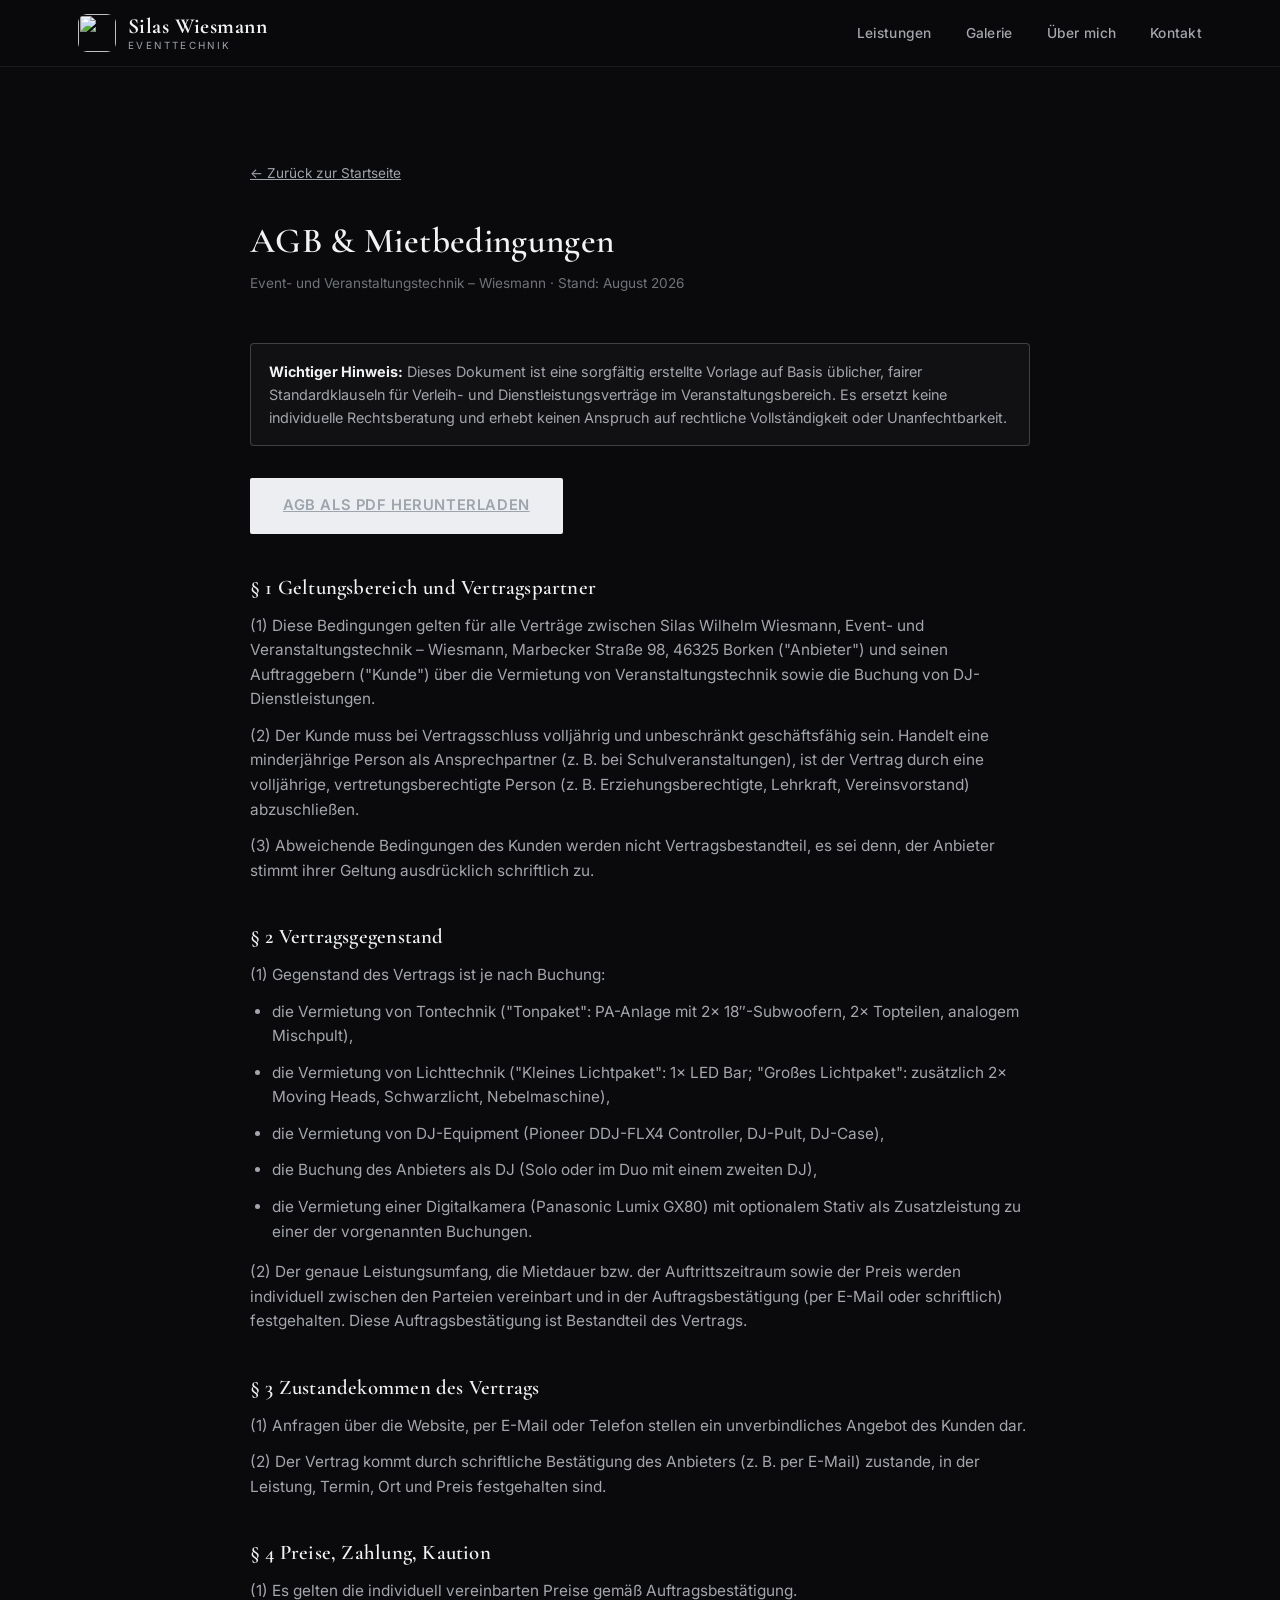
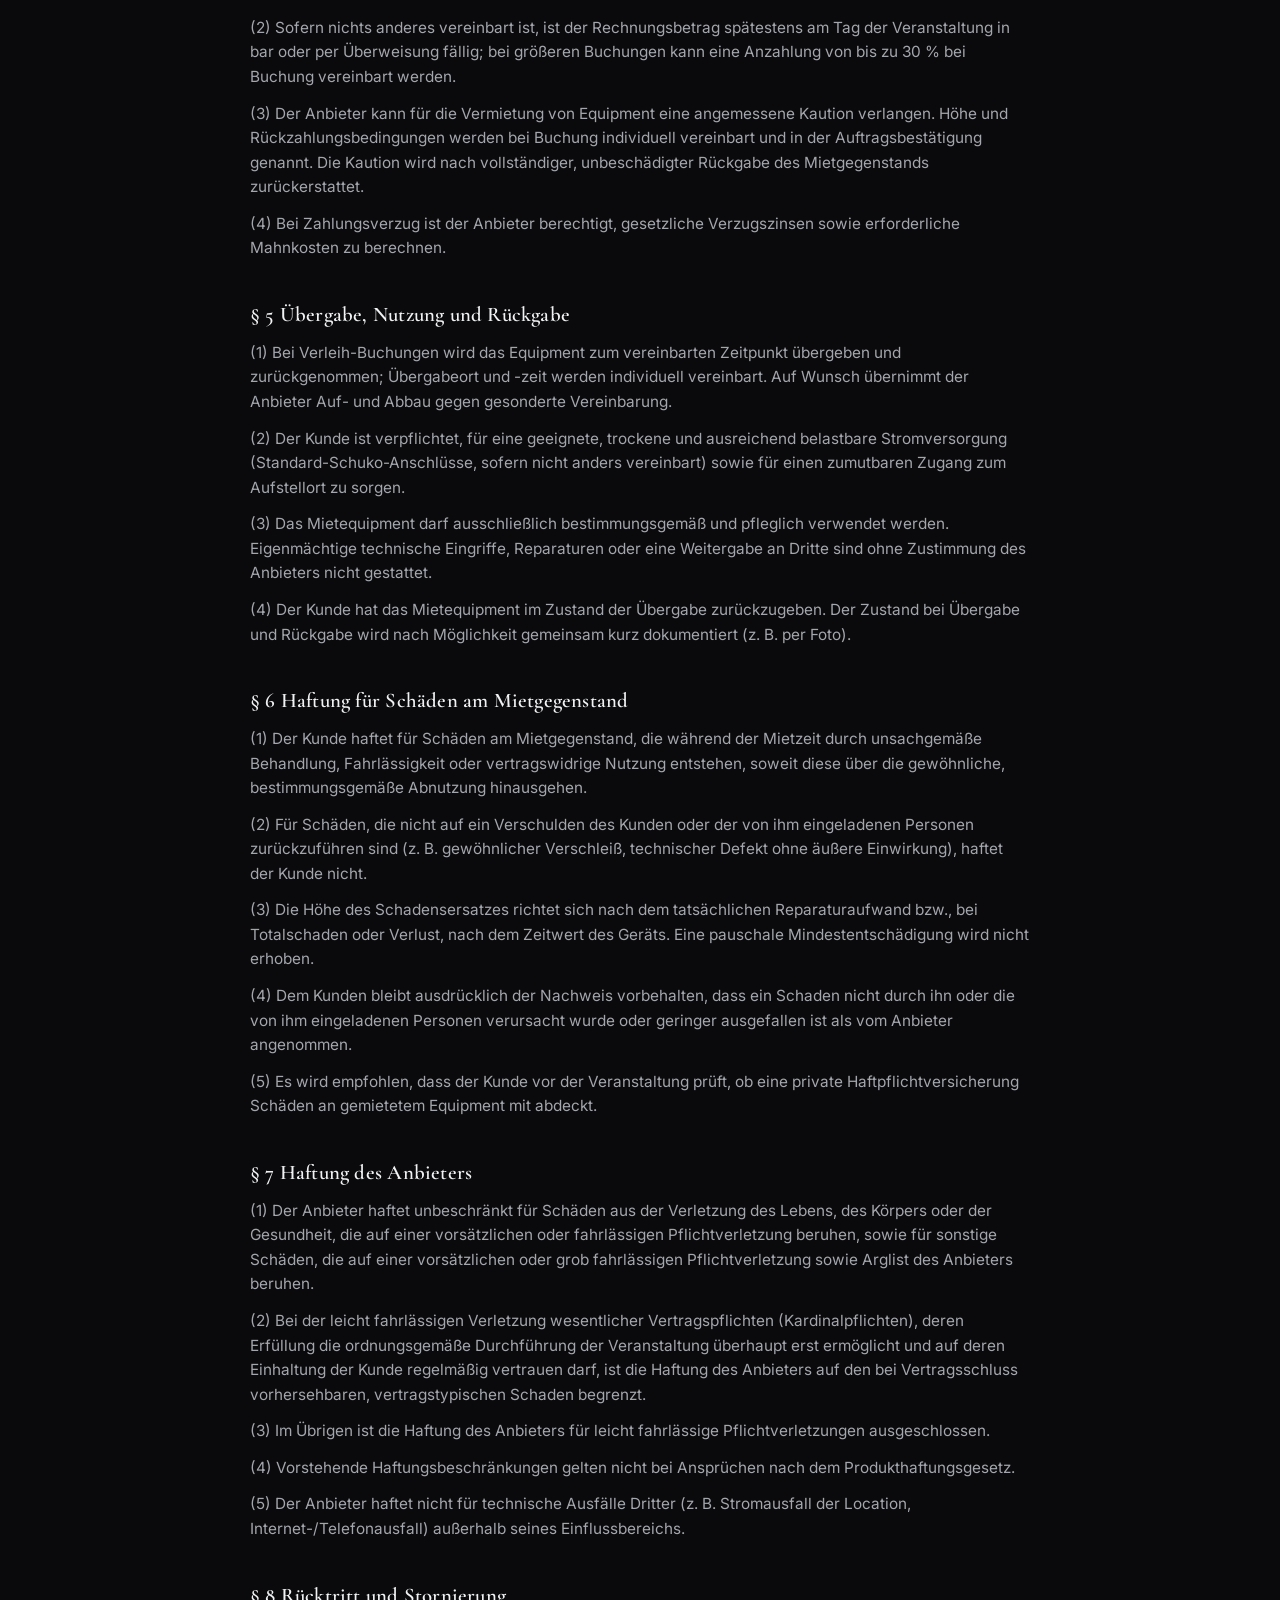
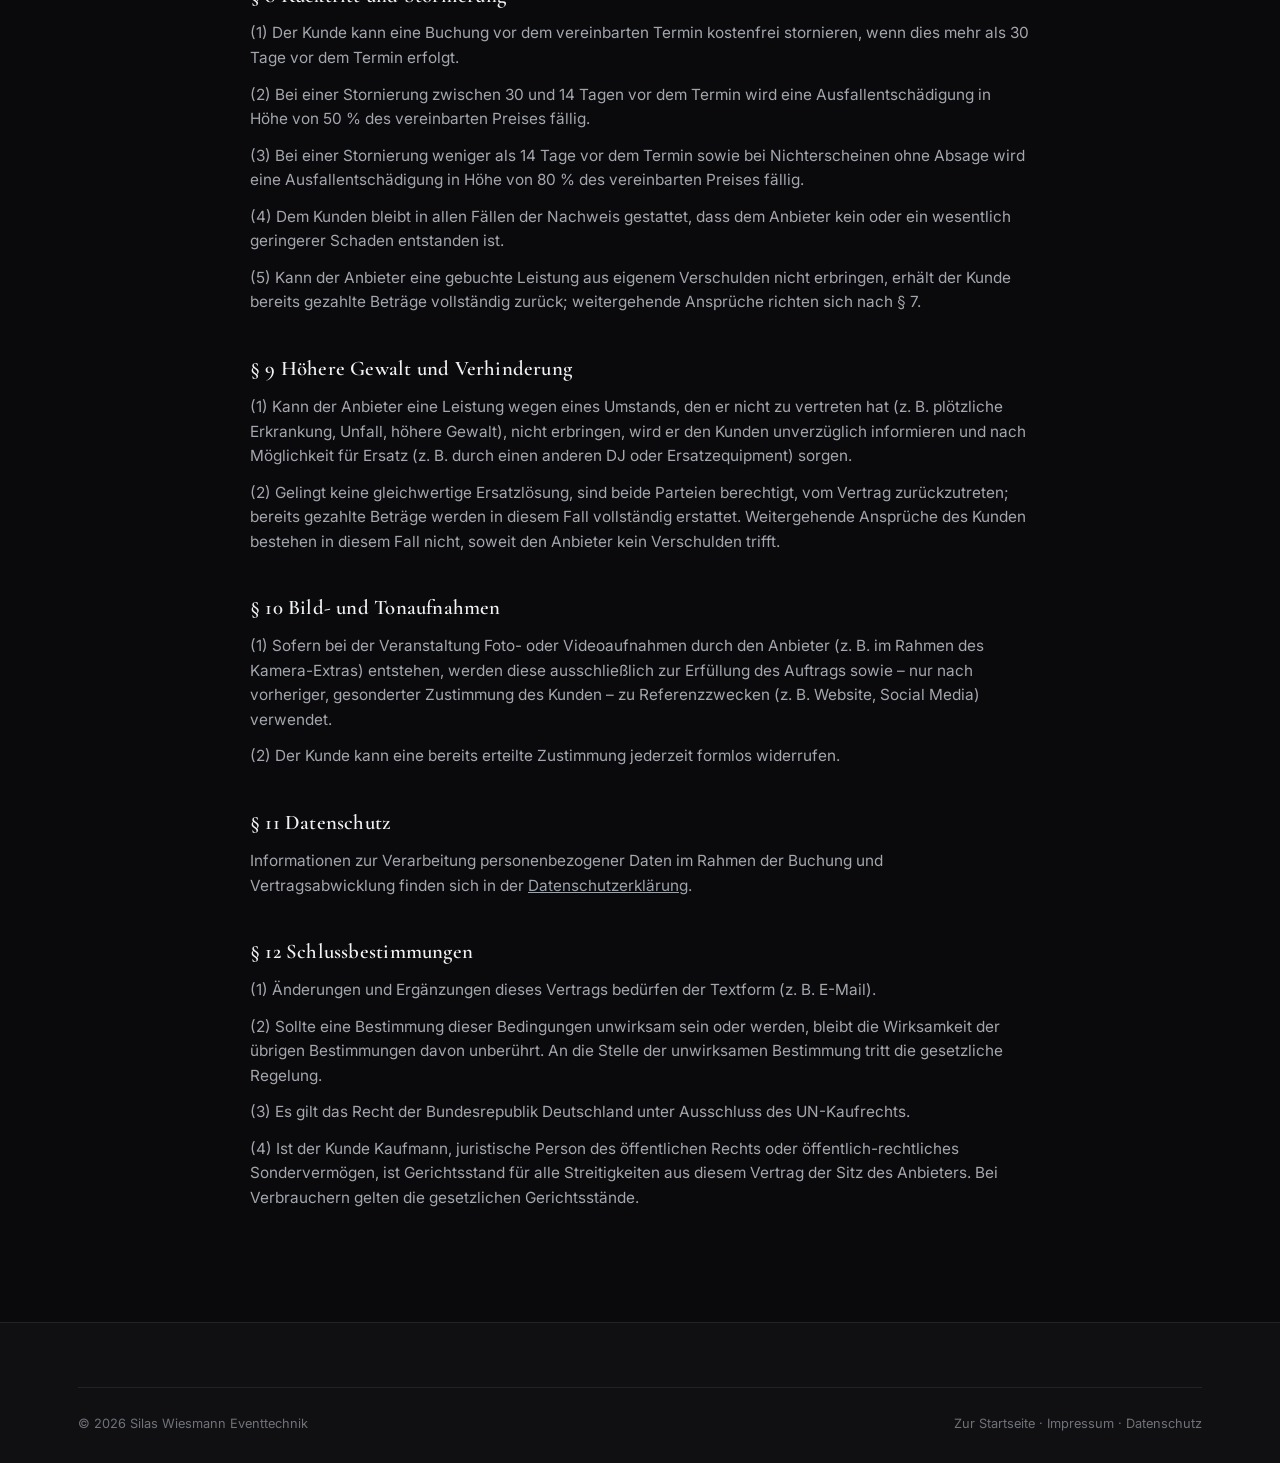
==== agb.html @ d6674012 "Finalize with real Kleingewerbe data, full equipment lineup (6 services), and AGB/Mietbedingungen" ====
<!DOCTYPE html>
<html lang="de">
<head>
<meta charset="UTF-8">
<meta name="viewport" content="width=device-width, initial-scale=1.0">
<title>AGB &amp; Mietbedingungen — Silas Wiesmann Eventtechnik</title>
<link rel="icon" type="image/svg+xml" href="assets/mark.svg">
<link rel="apple-touch-icon" href="assets/mark.svg">
<link rel="preconnect" href="https://fonts.googleapis.com">
<link rel="preconnect" href="https://fonts.gstatic.com" crossorigin>
<link href="https://fonts.googleapis.com/css2?family=Cormorant+Garamond:wght@500;600;700&family=Inter:wght@400;500;600;700&display=swap" rel="stylesheet">
<link rel="stylesheet" href="css/style.css">
</head>
<body>

<header class="nav is-scrolled">
  <div class="container">
    <a href="index.html" class="brand">
      <img src="assets/mark.svg" alt="" class="brand-mark" width="38" height="38">
      <span class="brand-text">
        <span class="brand-name">Silas Wiesmann</span>
        <span class="brand-tag">Eventtechnik</span>
      </span>
    </a>
    <nav class="nav-links">
      <a href="index.html#leistungen">Leistungen</a>
      <a href="index.html#galerie">Galerie</a>
      <a href="index.html#ueber-mich">Über mich</a>
      <a href="index.html#kontakt">Kontakt</a>
    </nav>
  </div>
</header>

<main class="container legal-page">
  <a href="index.html" class="back-link">&larr; Zurück zur Startseite</a>
  <h1>AGB &amp; Mietbedingungen</h1>
  <p class="updated">Event- und Veranstaltungstechnik – Wiesmann · Stand: August 2026</p>

  <p style="font-size:0.9rem;color:var(--text-muted);border:1px solid var(--accent-dim);background:rgba(255,255,255,0.03);padding:16px 18px;border-radius:4px;margin-bottom:32px;">
    <strong style="color:var(--text);">Wichtiger Hinweis:</strong> Dieses Dokument ist eine sorgfältig erstellte Vorlage auf Basis üblicher, fairer Standardklauseln für Verleih- und Dienstleistungsverträge im Veranstaltungsbereich. Es ersetzt keine individuelle Rechtsberatung und erhebt keinen Anspruch auf rechtliche Vollständigkeit oder Unanfechtbarkeit.
  </p>

  <div style="margin-bottom:40px;">
    <a href="dokumente/AGB-Mietbedingungen.pdf" class="btn btn-primary" download>AGB als PDF herunterladen</a>
  </div>

  <h2>§ 1 Geltungsbereich und Vertragspartner</h2>
  <p>(1) Diese Bedingungen gelten für alle Verträge zwischen Silas Wilhelm Wiesmann, Event- und Veranstaltungstechnik – Wiesmann, Marbecker Straße 98, 46325 Borken ("Anbieter") und seinen Auftraggebern ("Kunde") über die Vermietung von Veranstaltungstechnik sowie die Buchung von DJ-Dienstleistungen.</p>
  <p>(2) Der Kunde muss bei Vertragsschluss volljährig und unbeschränkt geschäftsfähig sein. Handelt eine minderjährige Person als Ansprechpartner (z. B. bei Schulveranstaltungen), ist der Vertrag durch eine volljährige, vertretungsberechtigte Person (z. B. Erziehungsberechtigte, Lehrkraft, Vereinsvorstand) abzuschließen.</p>
  <p>(3) Abweichende Bedingungen des Kunden werden nicht Vertragsbestandteil, es sei denn, der Anbieter stimmt ihrer Geltung ausdrücklich schriftlich zu.</p>

  <h2>§ 2 Vertragsgegenstand</h2>
  <p>(1) Gegenstand des Vertrags ist je nach Buchung:</p>
  <ul>
    <li>die Vermietung von Tontechnik ("Tonpaket": PA-Anlage mit 2× 18″-Subwoofern, 2× Topteilen, analogem Mischpult),</li>
    <li>die Vermietung von Lichttechnik ("Kleines Lichtpaket": 1× LED Bar; "Großes Lichtpaket": zusätzlich 2× Moving Heads, Schwarzlicht, Nebelmaschine),</li>
    <li>die Vermietung von DJ-Equipment (Pioneer DDJ-FLX4 Controller, DJ-Pult, DJ-Case),</li>
    <li>die Buchung des Anbieters als DJ (Solo oder im Duo mit einem zweiten DJ),</li>
    <li>die Vermietung einer Digitalkamera (Panasonic Lumix GX80) mit optionalem Stativ als Zusatzleistung zu einer der vorgenannten Buchungen.</li>
  </ul>
  <p>(2) Der genaue Leistungsumfang, die Mietdauer bzw. der Auftrittszeitraum sowie der Preis werden individuell zwischen den Parteien vereinbart und in der Auftragsbestätigung (per E-Mail oder schriftlich) festgehalten. Diese Auftragsbestätigung ist Bestandteil des Vertrags.</p>

  <h2>§ 3 Zustandekommen des Vertrags</h2>
  <p>(1) Anfragen über die Website, per E-Mail oder Telefon stellen ein unverbindliches Angebot des Kunden dar.</p>
  <p>(2) Der Vertrag kommt durch schriftliche Bestätigung des Anbieters (z. B. per E-Mail) zustande, in der Leistung, Termin, Ort und Preis festgehalten sind.</p>

  <h2>§ 4 Preise, Zahlung, Kaution</h2>
  <p>(1) Es gelten die individuell vereinbarten Preise gemäß Auftragsbestätigung.</p>
  <p>(2) Sofern nichts anderes vereinbart ist, ist der Rechnungsbetrag spätestens am Tag der Veranstaltung in bar oder per Überweisung fällig; bei größeren Buchungen kann eine Anzahlung von bis zu 30 % bei Buchung vereinbart werden.</p>
  <p>(3) Der Anbieter kann für die Vermietung von Equipment eine angemessene Kaution verlangen. Höhe und Rückzahlungsbedingungen werden bei Buchung individuell vereinbart und in der Auftragsbestätigung genannt. Die Kaution wird nach vollständiger, unbeschädigter Rückgabe des Mietgegenstands zurückerstattet.</p>
  <p>(4) Bei Zahlungsverzug ist der Anbieter berechtigt, gesetzliche Verzugszinsen sowie erforderliche Mahnkosten zu berechnen.</p>

  <h2>§ 5 Übergabe, Nutzung und Rückgabe</h2>
  <p>(1) Bei Verleih-Buchungen wird das Equipment zum vereinbarten Zeitpunkt übergeben und zurückgenommen; Übergabeort und -zeit werden individuell vereinbart. Auf Wunsch übernimmt der Anbieter Auf- und Abbau gegen gesonderte Vereinbarung.</p>
  <p>(2) Der Kunde ist verpflichtet, für eine geeignete, trockene und ausreichend belastbare Stromversorgung (Standard-Schuko-Anschlüsse, sofern nicht anders vereinbart) sowie für einen zumutbaren Zugang zum Aufstellort zu sorgen.</p>
  <p>(3) Das Mietequipment darf ausschließlich bestimmungsgemäß und pfleglich verwendet werden. Eigenmächtige technische Eingriffe, Reparaturen oder eine Weitergabe an Dritte sind ohne Zustimmung des Anbieters nicht gestattet.</p>
  <p>(4) Der Kunde hat das Mietequipment im Zustand der Übergabe zurückzugeben. Der Zustand bei Übergabe und Rückgabe wird nach Möglichkeit gemeinsam kurz dokumentiert (z. B. per Foto).</p>

  <h2>§ 6 Haftung für Schäden am Mietgegenstand</h2>
  <p>(1) Der Kunde haftet für Schäden am Mietgegenstand, die während der Mietzeit durch unsachgemäße Behandlung, Fahrlässigkeit oder vertragswidrige Nutzung entstehen, soweit diese über die gewöhnliche, bestimmungsgemäße Abnutzung hinausgehen.</p>
  <p>(2) Für Schäden, die nicht auf ein Verschulden des Kunden oder der von ihm eingeladenen Personen zurückzuführen sind (z. B. gewöhnlicher Verschleiß, technischer Defekt ohne äußere Einwirkung), haftet der Kunde nicht.</p>
  <p>(3) Die Höhe des Schadensersatzes richtet sich nach dem tatsächlichen Reparaturaufwand bzw., bei Totalschaden oder Verlust, nach dem Zeitwert des Geräts. Eine pauschale Mindestentschädigung wird nicht erhoben.</p>
  <p>(4) Dem Kunden bleibt ausdrücklich der Nachweis vorbehalten, dass ein Schaden nicht durch ihn oder die von ihm eingeladenen Personen verursacht wurde oder geringer ausgefallen ist als vom Anbieter angenommen.</p>
  <p>(5) Es wird empfohlen, dass der Kunde vor der Veranstaltung prüft, ob eine private Haftpflichtversicherung Schäden an gemietetem Equipment mit abdeckt.</p>

  <h2>§ 7 Haftung des Anbieters</h2>
  <p>(1) Der Anbieter haftet unbeschränkt für Schäden aus der Verletzung des Lebens, des Körpers oder der Gesundheit, die auf einer vorsätzlichen oder fahrlässigen Pflichtverletzung beruhen, sowie für sonstige Schäden, die auf einer vorsätzlichen oder grob fahrlässigen Pflichtverletzung sowie Arglist des Anbieters beruhen.</p>
  <p>(2) Bei der leicht fahrlässigen Verletzung wesentlicher Vertragspflichten (Kardinalpflichten), deren Erfüllung die ordnungsgemäße Durchführung der Veranstaltung überhaupt erst ermöglicht und auf deren Einhaltung der Kunde regelmäßig vertrauen darf, ist die Haftung des Anbieters auf den bei Vertragsschluss vorhersehbaren, vertragstypischen Schaden begrenzt.</p>
  <p>(3) Im Übrigen ist die Haftung des Anbieters für leicht fahrlässige Pflichtverletzungen ausgeschlossen.</p>
  <p>(4) Vorstehende Haftungsbeschränkungen gelten nicht bei Ansprüchen nach dem Produkthaftungsgesetz.</p>
  <p>(5) Der Anbieter haftet nicht für technische Ausfälle Dritter (z. B. Stromausfall der Location, Internet-/Telefonausfall) außerhalb seines Einflussbereichs.</p>

  <h2>§ 8 Rücktritt und Stornierung</h2>
  <p>(1) Der Kunde kann eine Buchung vor dem vereinbarten Termin kostenfrei stornieren, wenn dies mehr als 30 Tage vor dem Termin erfolgt.</p>
  <p>(2) Bei einer Stornierung zwischen 30 und 14 Tagen vor dem Termin wird eine Ausfallentschädigung in Höhe von 50 % des vereinbarten Preises fällig.</p>
  <p>(3) Bei einer Stornierung weniger als 14 Tage vor dem Termin sowie bei Nichterscheinen ohne Absage wird eine Ausfallentschädigung in Höhe von 80 % des vereinbarten Preises fällig.</p>
  <p>(4) Dem Kunden bleibt in allen Fällen der Nachweis gestattet, dass dem Anbieter kein oder ein wesentlich geringerer Schaden entstanden ist.</p>
  <p>(5) Kann der Anbieter eine gebuchte Leistung aus eigenem Verschulden nicht erbringen, erhält der Kunde bereits gezahlte Beträge vollständig zurück; weitergehende Ansprüche richten sich nach § 7.</p>

  <h2>§ 9 Höhere Gewalt und Verhinderung</h2>
  <p>(1) Kann der Anbieter eine Leistung wegen eines Umstands, den er nicht zu vertreten hat (z. B. plötzliche Erkrankung, Unfall, höhere Gewalt), nicht erbringen, wird er den Kunden unverzüglich informieren und nach Möglichkeit für Ersatz (z. B. durch einen anderen DJ oder Ersatzequipment) sorgen.</p>
  <p>(2) Gelingt keine gleichwertige Ersatzlösung, sind beide Parteien berechtigt, vom Vertrag zurückzutreten; bereits gezahlte Beträge werden in diesem Fall vollständig erstattet. Weitergehende Ansprüche des Kunden bestehen in diesem Fall nicht, soweit den Anbieter kein Verschulden trifft.</p>

  <h2>§ 10 Bild- und Tonaufnahmen</h2>
  <p>(1) Sofern bei der Veranstaltung Foto- oder Videoaufnahmen durch den Anbieter (z. B. im Rahmen des Kamera-Extras) entstehen, werden diese ausschließlich zur Erfüllung des Auftrags sowie – nur nach vorheriger, gesonderter Zustimmung des Kunden – zu Referenzzwecken (z. B. Website, Social Media) verwendet.</p>
  <p>(2) Der Kunde kann eine bereits erteilte Zustimmung jederzeit formlos widerrufen.</p>

  <h2>§ 11 Datenschutz</h2>
  <p>Informationen zur Verarbeitung personenbezogener Daten im Rahmen der Buchung und Vertragsabwicklung finden sich in der <a href="datenschutz.html">Datenschutzerklärung</a>.</p>

  <h2>§ 12 Schlussbestimmungen</h2>
  <p>(1) Änderungen und Ergänzungen dieses Vertrags bedürfen der Textform (z. B. E-Mail).</p>
  <p>(2) Sollte eine Bestimmung dieser Bedingungen unwirksam sein oder werden, bleibt die Wirksamkeit der übrigen Bestimmungen davon unberührt. An die Stelle der unwirksamen Bestimmung tritt die gesetzliche Regelung.</p>
  <p>(3) Es gilt das Recht der Bundesrepublik Deutschland unter Ausschluss des UN-Kaufrechts.</p>
  <p>(4) Ist der Kunde Kaufmann, juristische Person des öffentlichen Rechts oder öffentlich-rechtliches Sondervermögen, ist Gerichtsstand für alle Streitigkeiten aus diesem Vertrag der Sitz des Anbieters. Bei Verbrauchern gelten die gesetzlichen Gerichtsstände.</p>
</main>

<footer class="site-footer">
  <div class="container">
    <div class="footer-bottom">
      <span>© <span id="year"></span> Silas Wiesmann Eventtechnik</span>
      <span><a href="index.html">Zur Startseite</a> · <a href="impressum.html">Impressum</a> · <a href="datenschutz.html">Datenschutz</a></span>
    </div>
  </div>
</footer>

<script>document.getElementById('year').textContent = new Date().getFullYear();</script>
</body>
</html>
---- css/style.css ----
/* ==========================================================================
   Silas Wiesmann Eventtechnik — Design Tokens & Base
   ========================================================================== */

:root {
  --bg: #0a0a0c;
  --bg-alt: #101013;
  --surface: #17171b;
  --surface-2: #1d1d22;
  --border: rgba(255, 255, 255, 0.08);
  --border-strong: rgba(255, 255, 255, 0.14);

  --text: #f1f2f4;
  --text-muted: #a3a6ac;
  --text-faint: #6f7278;

  --accent: #9ea4ac;
  --accent-light: #eceef1;
  --accent-dim: rgba(158, 164, 172, 0.32);

  --font-display: "Cormorant Garamond", "Playfair Display", Georgia, serif;
  --font-body: "Inter", -apple-system, BlinkMacSystemFont, "Segoe UI", sans-serif;

  --container: 1180px;
  --radius: 2px;
  --radius-lg: 4px;

  --ease: cubic-bezier(0.22, 1, 0.36, 1);
}

* {
  box-sizing: border-box;
  margin: 0;
  padding: 0;
}

html {
  scroll-behavior: smooth;
  scroll-padding-top: 90px;
}

body {
  background: var(--bg);
  color: var(--text);
  font-family: var(--font-body);
  font-size: 16px;
  line-height: 1.6;
  -webkit-font-smoothing: antialiased;
  overflow-x: hidden;
}

img {
  max-width: 100%;
  display: block;
}

a {
  color: inherit;
  text-decoration: none;
}

ul {
  list-style: none;
}

button {
  font-family: inherit;
  cursor: pointer;
}

.container {
  width: 100%;
  max-width: var(--container);
  margin: 0 auto;
  padding: 0 28px;
}

.eyebrow {
  display: inline-flex;
  align-items: center;
  gap: 10px;
  font-size: 12.5px;
  letter-spacing: 0.22em;
  text-transform: uppercase;
  color: var(--accent);
  font-weight: 600;
  margin-bottom: 18px;
}

.eyebrow::before {
  content: "";
  width: 28px;
  height: 1px;
  background: var(--accent);
}

h1, h2, h3, h4 {
  font-family: var(--font-display);
  font-weight: 600;
  line-height: 1.15;
  letter-spacing: 0.01em;
}

h2 {
  font-size: clamp(2rem, 4vw, 2.75rem);
  margin-bottom: 16px;
}

.section-head {
  max-width: 640px;
  margin-bottom: 56px;
}

.section-head.center {
  margin-left: auto;
  margin-right: auto;
  text-align: center;
}

.section-head p {
  color: var(--text-muted);
  font-size: 1.05rem;
}

section {
  position: relative;
  padding: 110px 0;
}

.section-alt {
  background: var(--bg-alt);
}

/* ---- Equalizer motif ---- */
.eq-divider {
  display: flex;
  align-items: flex-end;
  justify-content: center;
  gap: 4px;
  height: 22px;
  margin: 0 auto 28px;
  opacity: 0.85;
}

.eq-divider span {
  width: 3px;
  background: var(--accent);
  border-radius: 1px;
  animation: eq-bounce 1.4s ease-in-out infinite;
}

.eq-divider span:nth-child(1) { height: 40%; animation-delay: -1.1s; }
.eq-divider span:nth-child(2) { height: 80%; animation-delay: -0.9s; }
.eq-divider span:nth-child(3) { height: 55%; animation-delay: -0.7s; }
.eq-divider span:nth-child(4) { height: 100%; animation-delay: -0.5s; }
.eq-divider span:nth-child(5) { height: 65%; animation-delay: -0.3s; }
.eq-divider span:nth-child(6) { height: 45%; animation-delay: -0.1s; }
.eq-divider span:nth-child(7) { height: 75%; animation-delay: -0.2s; }

@keyframes eq-bounce {
  0%, 100% { transform: scaleY(0.3); }
  50% { transform: scaleY(1); }
}

@media (prefers-reduced-motion: reduce) {
  .eq-divider span { animation: none; transform: scaleY(0.7); }
}

/* ---- Buttons ---- */
.btn {
  display: inline-flex;
  align-items: center;
  justify-content: center;
  gap: 10px;
  padding: 15px 32px;
  font-size: 0.92rem;
  font-weight: 600;
  letter-spacing: 0.04em;
  text-transform: uppercase;
  border-radius: var(--radius);
  border: 1px solid transparent;
  transition: all 0.35s var(--ease);
  white-space: nowrap;
}

.btn-primary {
  background: var(--accent-light);
  color: #14161a;
}

.btn-primary:hover {
  background: var(--text);
  transform: translateY(-2px);
  box-shadow: 0 12px 30px -14px rgba(0, 0, 0, 0.6);
}

.btn-ghost {
  border-color: var(--border-strong);
  color: var(--text);
  background: transparent;
}

.btn-ghost:hover {
  border-color: var(--accent);
  color: var(--accent-light);
}

.btn-block {
  width: 100%;
}

/* ==========================================================================
   Navigation
   ========================================================================== */

.nav {
  position: fixed;
  top: 0;
  left: 0;
  right: 0;
  z-index: 500;
  padding: 22px 0;
  transition: all 0.4s var(--ease);
  border-bottom: 1px solid transparent;
}

.nav.is-scrolled {
  padding: 14px 0;
  background: rgba(10, 10, 12, 0.86);
  backdrop-filter: blur(14px);
  -webkit-backdrop-filter: blur(14px);
  border-bottom-color: var(--border);
}

.nav .container {
  display: flex;
  align-items: center;
  justify-content: space-between;
  gap: 24px;
}

.brand {
  display: flex;
  flex-direction: row;
  align-items: center;
  gap: 12px;
  line-height: 1.1;
}

.brand-mark {
  width: 38px;
  height: 38px;
  border-radius: 9px;
  flex-shrink: 0;
}

.brand-text {
  display: flex;
  flex-direction: column;
}

.brand .brand-name {
  font-family: var(--font-display);
  font-size: 1.35rem;
  font-weight: 700;
  letter-spacing: 0.02em;
}

.brand .brand-tag {
  font-size: 0.62rem;
  letter-spacing: 0.24em;
  text-transform: uppercase;
  color: var(--accent);
  margin-top: 2px;
}

.nav-links {
  display: flex;
  align-items: center;
  gap: 34px;
}

.nav-links a {
  font-size: 0.86rem;
  font-weight: 500;
  letter-spacing: 0.02em;
  color: var(--text-muted);
  position: relative;
  padding: 4px 0;
  transition: color 0.25s var(--ease);
}

.nav-links a:hover,
.nav-links a:focus-visible {
  color: var(--text);
}

.nav-links a::after {
  content: "";
  position: absolute;
  left: 0;
  bottom: -2px;
  width: 0;
  height: 1px;
  background: var(--accent);
  transition: width 0.3s var(--ease);
}

.nav-links a:hover::after {
  width: 100%;
}

.nav-actions {
  display: flex;
  align-items: center;
  gap: 18px;
}

.nav-cta {
  padding: 11px 22px;
  font-size: 0.78rem;
}

.nav-toggle {
  display: none;
  background: none;
  border: 1px solid var(--border-strong);
  width: 42px;
  height: 42px;
  align-items: center;
  justify-content: center;
  color: var(--text);
}

/* ==========================================================================
   Hero
   ========================================================================== */

.hero {
  position: relative;
  min-height: 100vh;
  display: flex;
  align-items: center;
  padding: 160px 0 100px;
  overflow: hidden;
}

.hero-bg {
  position: absolute;
  inset: 0;
  z-index: 0;
}

.hero-bg img {
  width: 100%;
  height: 100%;
  object-fit: cover;
  filter: saturate(1.05);
}

.hero-bg::after {
  content: "";
  position: absolute;
  inset: 0;
  background:
    linear-gradient(180deg, rgba(8,8,10,0.55) 0%, rgba(8,8,10,0.78) 55%, var(--bg) 100%),
    linear-gradient(90deg, rgba(8,8,10,0.75) 0%, rgba(8,8,10,0.25) 55%, rgba(8,8,10,0.55) 100%);
}

.hero-content {
  position: relative;
  z-index: 1;
  max-width: 700px;
}

.hero-content .eyebrow {
  color: var(--accent-light);
}

.hero h1 {
  font-size: clamp(2.6rem, 6vw, 4.4rem);
  margin-bottom: 22px;
}

.hero h1 em {
  font-style: italic;
  color: var(--accent-light);
}

.hero-lede {
  font-size: 1.15rem;
  color: var(--text-muted);
  max-width: 540px;
  margin-bottom: 40px;
}

.hero-ctas {
  display: flex;
  gap: 16px;
  flex-wrap: wrap;
  margin-bottom: 64px;
}

.hero-stats {
  display: flex;
  gap: 44px;
  flex-wrap: wrap;
}

.hero-stats div {
  border-left: 1px solid var(--border-strong);
  padding-left: 16px;
}

.hero-stats strong {
  display: block;
  font-family: var(--font-display);
  font-size: 1.9rem;
  color: var(--accent-light);
}

.hero-stats span {
  font-size: 0.78rem;
  color: var(--text-muted);
  letter-spacing: 0.03em;
}

.hero-eq {
  position: absolute;
  bottom: 28px;
  left: 0;
  right: 0;
  z-index: 1;
  display: flex;
  justify-content: center;
  gap: 5px;
  opacity: 0.5;
}

.hero-eq span {
  width: 3px;
  height: 16px;
  background: var(--accent);
  animation: eq-bounce 1.2s ease-in-out infinite;
}

.hero-eq span:nth-child(odd) { animation-delay: -0.6s; }
.hero-eq span:nth-child(3n) { animation-delay: -0.3s; height: 24px; }

/* ==========================================================================
   Services
   ========================================================================== */

.services-grid {
  display: grid;
  grid-template-columns: repeat(3, 1fr);
  gap: 22px;
}

.service-card {
  position: relative;
  background: var(--surface);
  border: 1px solid var(--border);
  border-radius: var(--radius-lg);
  overflow: hidden;
  display: flex;
  flex-direction: column;
  transition: transform 0.4s var(--ease), border-color 0.4s var(--ease);
}

.service-card:hover {
  transform: translateY(-6px);
  border-color: var(--accent-dim);
}

.service-card .thumb {
  position: relative;
  aspect-ratio: 4 / 3;
  overflow: hidden;
}

.service-card .thumb img {
  width: 100%;
  height: 100%;
  object-fit: cover;
  transition: transform 0.6s var(--ease);
}

.service-card:hover .thumb img {
  transform: scale(1.08);
}

.service-card .thumb::after {
  content: "";
  position: absolute;
  inset: 0;
  background: linear-gradient(180deg, transparent 40%, rgba(10,10,12,0.9) 100%);
}

.service-card .num {
  position: absolute;
  top: 14px;
  left: 14px;
  z-index: 1;
  font-family: var(--font-display);
  font-size: 0.85rem;
  color: var(--accent-light);
  border: 1px solid var(--accent-dim);
  background: rgba(10,10,12,0.55);
  width: 30px;
  height: 30px;
  display: flex;
  align-items: center;
  justify-content: center;
  border-radius: 50%;
}

.service-card .body {
  padding: 24px 22px 28px;
  flex: 1;
  display: flex;
  flex-direction: column;
}

.service-card h3 {
  font-size: 1.3rem;
  margin-bottom: 10px;
}

.service-card p {
  color: var(--text-muted);
  font-size: 0.92rem;
  margin-bottom: 18px;
  flex: 1;
}

.service-card .link {
  font-size: 0.8rem;
  font-weight: 600;
  letter-spacing: 0.04em;
  text-transform: uppercase;
  color: var(--accent);
  display: inline-flex;
  align-items: center;
  gap: 8px;
}

.service-card .link svg {
  transition: transform 0.3s var(--ease);
}

.service-card:hover .link svg {
  transform: translateX(4px);
}

/* ---- Service detail (alternating rows) ---- */

.detail-row {
  display: grid;
  grid-template-columns: 1fr 1fr;
  gap: 64px;
  align-items: center;
}

.detail-row + .detail-row {
  margin-top: 100px;
}

.detail-row.reverse .detail-media { order: 2; }
.detail-row.reverse .detail-copy { order: 1; }

.detail-media {
  position: relative;
  border-radius: var(--radius-lg);
  overflow: hidden;
  aspect-ratio: 5 / 4;
  border: 1px solid var(--border);
}

.detail-media img {
  width: 100%;
  height: 100%;
  object-fit: cover;
}

.detail-media .tag {
  position: absolute;
  bottom: 18px;
  left: 18px;
  background: rgba(10,10,12,0.72);
  backdrop-filter: blur(6px);
  border: 1px solid var(--accent-dim);
  padding: 8px 16px;
  font-size: 0.75rem;
  letter-spacing: 0.08em;
  text-transform: uppercase;
  color: var(--accent-light);
}

.detail-copy h3 {
  font-size: clamp(1.6rem, 3vw, 2.1rem);
  margin-bottom: 16px;
}

.detail-copy > p {
  color: var(--text-muted);
  margin-bottom: 26px;
}

.spec-subhead {
  font-size: 0.76rem;
  font-weight: 600;
  letter-spacing: 0.06em;
  text-transform: uppercase;
  color: var(--text-faint);
  margin-bottom: 10px;
}

.spec-list {
  display: grid;
  gap: 12px;
  margin-bottom: 30px;
}

.spec-list li {
  display: flex;
  align-items: flex-start;
  gap: 12px;
  font-size: 0.94rem;
  color: var(--text);
}

.spec-list svg {
  flex-shrink: 0;
  color: var(--accent);
  margin-top: 3px;
}

.price-note {
  display: inline-flex;
  align-items: center;
  gap: 10px;
  font-size: 0.82rem;
  color: var(--text-faint);
  margin-bottom: 24px;
  border: 1px dashed var(--border-strong);
  padding: 8px 14px;
  border-radius: var(--radius);
}

/* ==========================================================================
   Gallery
   ========================================================================== */

.gallery-grid {
  display: grid;
  grid-template-columns: repeat(4, 1fr);
  grid-auto-rows: 190px;
  gap: 14px;
}

.gallery-grid a {
  position: relative;
  overflow: hidden;
  border-radius: var(--radius);
  display: block;
}

.gallery-grid img {
  width: 100%;
  height: 100%;
  object-fit: cover;
  transition: transform 0.6s var(--ease), filter 0.4s;
  filter: grayscale(15%);
}

.gallery-grid a:hover img {
  transform: scale(1.06);
  filter: grayscale(0%);
}

.gallery-grid a::after {
  content: "";
  position: absolute;
  inset: 0;
  background: linear-gradient(180deg, transparent 60%, rgba(10,10,12,0.85));
  opacity: 0;
  transition: opacity 0.3s;
}

.gallery-grid a:hover::after { opacity: 1; }

.gallery-grid span {
  position: absolute;
  left: 14px;
  bottom: 12px;
  font-size: 0.78rem;
  color: var(--text);
  opacity: 0;
  transform: translateY(6px);
  transition: all 0.3s;
  z-index: 1;
}

.gallery-grid a:hover span {
  opacity: 1;
  transform: translateY(0);
}

.g-wide { grid-column: span 2; }
.g-tall { grid-row: span 2; }

/* ==========================================================================
   About
   ========================================================================== */

.about-grid {
  display: grid;
  grid-template-columns: 0.85fr 1.15fr;
  gap: 70px;
  align-items: center;
}

.about-media {
  position: relative;
}

.about-media .frame {
  position: relative;
  aspect-ratio: 3/4;
  border-radius: var(--radius-lg);
  overflow: hidden;
  border: 1px solid var(--border);
}

.about-media img {
  width: 100%;
  height: 100%;
  object-fit: cover;
}

.about-media .badge {
  position: absolute;
  bottom: -22px;
  right: -22px;
  background: var(--bg-alt);
  border: 1px solid var(--accent-dim);
  padding: 18px 22px;
  text-align: center;
  border-radius: var(--radius-lg);
}

.about-media .badge strong {
  display: block;
  font-family: var(--font-display);
  font-size: 1.7rem;
  color: var(--accent-light);
}

.about-media .badge span {
  font-size: 0.68rem;
  letter-spacing: 0.06em;
  text-transform: uppercase;
  color: var(--text-muted);
}

.about-copy p {
  color: var(--text-muted);
  margin-bottom: 18px;
}

.about-copy p:first-of-type {
  color: var(--text);
  font-size: 1.08rem;
}

.about-tags {
  display: flex;
  flex-wrap: wrap;
  gap: 10px;
  margin-top: 28px;
}

.about-tags span {
  border: 1px solid var(--border-strong);
  padding: 8px 16px;
  font-size: 0.8rem;
  color: var(--text-muted);
  border-radius: 20px;
}

/* ==========================================================================
   Process
   ========================================================================== */

.process-grid {
  display: grid;
  grid-template-columns: repeat(4, 1fr);
  gap: 4px;
  position: relative;
}

.process-step {
  padding: 32px 26px;
  background: var(--surface);
  border: 1px solid var(--border);
  position: relative;
}

.process-step .step-num {
  font-family: var(--font-display);
  font-size: 2.4rem;
  color: var(--accent-dim);
  margin-bottom: 18px;
}

.process-step h4 {
  font-size: 1.05rem;
  margin-bottom: 10px;
}

.process-step p {
  color: var(--text-muted);
  font-size: 0.88rem;
}

/* ==========================================================================
   Testimonials
   ========================================================================== */

.testi-grid {
  display: grid;
  grid-template-columns: repeat(3, 1fr);
  gap: 24px;
}

.testi-card {
  background: var(--surface);
  border: 1px solid var(--border);
  padding: 32px 28px;
  border-radius: var(--radius-lg);
}

.testi-card .stars {
  color: var(--accent);
  font-size: 0.9rem;
  letter-spacing: 2px;
  margin-bottom: 18px;
}

.testi-card p {
  color: var(--text-muted);
  font-size: 0.95rem;
  margin-bottom: 22px;
  font-style: italic;
}

.testi-card .who {
  display: flex;
  flex-direction: column;
  font-size: 0.85rem;
}

.testi-card .who strong {
  color: var(--text);
}

.testi-card .who span {
  color: var(--text-faint);
}

.testi-note {
  margin-top: 20px;
  font-size: 0.78rem;
  color: var(--text-faint);
  text-align: center;
}

/* ==========================================================================
   Contact
   ========================================================================== */

.contact-grid {
  display: grid;
  grid-template-columns: 1fr 1.15fr;
  gap: 60px;
}

.contact-info h3 {
  font-size: 1.6rem;
  margin-bottom: 18px;
}

.contact-info > p {
  color: var(--text-muted);
  margin-bottom: 36px;
}

.contact-list {
  display: grid;
  gap: 22px;
  margin-bottom: 40px;
}

.contact-list li {
  display: flex;
  align-items: center;
  gap: 16px;
}

.contact-list .ico {
  width: 44px;
  height: 44px;
  border: 1px solid var(--accent-dim);
  border-radius: 50%;
  display: flex;
  align-items: center;
  justify-content: center;
  color: var(--accent);
  flex-shrink: 0;
}

.contact-list strong {
  display: block;
  font-size: 0.72rem;
  letter-spacing: 0.06em;
  text-transform: uppercase;
  color: var(--text-faint);
  margin-bottom: 3px;
}

.contact-list a,
.contact-list span.val {
  font-size: 1rem;
}

.social-row {
  display: flex;
  gap: 12px;
}

.social-row a {
  width: 40px;
  height: 40px;
  border: 1px solid var(--border-strong);
  border-radius: 50%;
  display: flex;
  align-items: center;
  justify-content: center;
  transition: all 0.3s var(--ease);
}

.social-row a:hover {
  border-color: var(--accent);
  color: var(--accent-light);
}

.contact-form {
  background: var(--surface);
  border: 1px solid var(--border);
  border-radius: var(--radius-lg);
  padding: 40px;
}

.form-row {
  display: grid;
  grid-template-columns: 1fr 1fr;
  gap: 18px;
}

.field {
  margin-bottom: 18px;
}

.field label {
  display: block;
  font-size: 0.78rem;
  letter-spacing: 0.04em;
  text-transform: uppercase;
  color: var(--text-faint);
  margin-bottom: 8px;
}

.field input,
.field select,
.field textarea {
  width: 100%;
  background: var(--bg-alt);
  border: 1px solid var(--border-strong);
  color: var(--text);
  padding: 13px 14px;
  font-family: var(--font-body);
  font-size: 0.94rem;
  border-radius: var(--radius);
  transition: border-color 0.25s;
}

.field input:focus,
.field select:focus,
.field textarea:focus {
  outline: none;
  border-color: var(--accent);
}

.field textarea {
  resize: vertical;
  min-height: 110px;
}

.field-check {
  display: flex;
  align-items: flex-start;
  gap: 10px;
  margin-bottom: 22px;
}

.field-check input {
  margin-top: 4px;
  accent-color: var(--accent);
}

.field-check label {
  font-size: 0.82rem;
  color: var(--text-muted);
  text-transform: none;
  letter-spacing: 0;
}

.field-check a {
  color: var(--accent);
  text-decoration: underline;
}

.form-status {
  margin-top: 16px;
  font-size: 0.88rem;
  display: none;
}

.form-status.show { display: block; }
.form-status.ok { color: #7fd68a; }

/* ==========================================================================
   Footer
   ========================================================================== */

.site-footer {
  border-top: 1px solid var(--border);
  padding: 64px 0 28px;
  background: var(--bg-alt);
}

.footer-grid {
  display: grid;
  grid-template-columns: 1.4fr 1fr 1fr 1fr;
  gap: 40px;
  margin-bottom: 48px;
}

.footer-brand .brand-name {
  font-family: var(--font-display);
  font-size: 1.4rem;
  margin-bottom: 12px;
}

.footer-brand p {
  color: var(--text-muted);
  font-size: 0.9rem;
  max-width: 280px;
  margin-bottom: 20px;
}

.footer-col h5 {
  font-size: 0.78rem;
  letter-spacing: 0.08em;
  text-transform: uppercase;
  color: var(--accent);
  margin-bottom: 18px;
}

.footer-col ul {
  display: grid;
  gap: 12px;
}

.footer-col a {
  color: var(--text-muted);
  font-size: 0.9rem;
  transition: color 0.25s;
}

.footer-col a:hover {
  color: var(--accent-light);
}

.footer-bottom {
  border-top: 1px solid var(--border);
  padding-top: 26px;
  display: flex;
  justify-content: space-between;
  align-items: center;
  flex-wrap: wrap;
  gap: 12px;
  font-size: 0.8rem;
  color: var(--text-faint);
}

.footer-bottom a {
  color: var(--text-faint);
}

.footer-bottom a:hover {
  color: var(--accent-light);
}

/* ==========================================================================
   Cookie banner
   ========================================================================== */

.cookie-banner {
  position: fixed;
  left: 20px;
  right: 20px;
  bottom: 20px;
  z-index: 1000;
  max-width: 640px;
  margin: 0 auto;
  background: var(--surface-2);
  border: 1px solid var(--border-strong);
  border-radius: var(--radius-lg);
  padding: 26px 28px;
  box-shadow: 0 20px 60px -20px rgba(0,0,0,0.6);
  transform: translateY(140%);
  opacity: 0;
  transition: all 0.5s var(--ease);
}

.cookie-banner.show {
  transform: translateY(0);
  opacity: 1;
}

.cookie-banner h4 {
  font-size: 1rem;
  margin-bottom: 8px;
}

.cookie-banner p {
  font-size: 0.86rem;
  color: var(--text-muted);
  margin-bottom: 18px;
}

.cookie-banner p a {
  color: var(--accent);
  text-decoration: underline;
}

.cookie-actions {
  display: flex;
  gap: 10px;
  flex-wrap: wrap;
}

.cookie-actions .btn {
  padding: 11px 18px;
  font-size: 0.76rem;
}

.cookie-settings {
  display: none;
  margin-top: 18px;
  padding-top: 18px;
  border-top: 1px solid var(--border);
  gap: 14px;
  flex-direction: column;
}

.cookie-settings.show { display: flex; }

.cookie-toggle-row {
  display: flex;
  align-items: center;
  justify-content: space-between;
  gap: 12px;
}

.cookie-toggle-row div strong {
  display: block;
  font-size: 0.86rem;
}

.cookie-toggle-row div span {
  font-size: 0.78rem;
  color: var(--text-faint);
}

.switch {
  position: relative;
  width: 42px;
  height: 24px;
  flex-shrink: 0;
}

.switch input {
  opacity: 0;
  width: 0;
  height: 0;
}

.switch .track {
  position: absolute;
  inset: 0;
  background: var(--border-strong);
  border-radius: 20px;
  transition: 0.3s;
}

.switch .track::before {
  content: "";
  position: absolute;
  width: 18px;
  height: 18px;
  left: 3px;
  top: 3px;
  background: var(--text);
  border-radius: 50%;
  transition: 0.3s;
}

.switch input:checked + .track {
  background: var(--accent-dim);
}

.switch input:checked + .track::before {
  transform: translateX(18px);
  background: var(--accent-light);
}

.switch input:disabled + .track {
  opacity: 0.5;
}

/* ==========================================================================
   Legal pages
   ========================================================================== */

.legal-page {
  padding: 160px 0 100px;
  max-width: 780px;
  margin: 0 auto;
}

.legal-page h1 {
  font-size: 2.2rem;
  margin-bottom: 12px;
}

.legal-page .updated {
  color: var(--text-faint);
  font-size: 0.85rem;
  margin-bottom: 48px;
}

.legal-page h2 {
  font-size: 1.3rem;
  margin-top: 42px;
  margin-bottom: 14px;
}

.legal-page p,
.legal-page li {
  color: var(--text-muted);
  margin-bottom: 12px;
  font-size: 0.96rem;
}

.legal-page ul {
  list-style: disc;
  padding-left: 22px;
  margin-bottom: 16px;
}

.legal-page a {
  color: var(--accent);
  text-decoration: underline;
}

.back-link {
  display: inline-flex;
  align-items: center;
  gap: 8px;
  color: var(--accent);
  font-size: 0.85rem;
  margin-bottom: 36px;
}

/* ==========================================================================
   Scroll reveal
   ========================================================================== */

.reveal {
  opacity: 0;
  transform: translateY(28px);
  transition: opacity 0.8s var(--ease), transform 0.8s var(--ease);
}

.reveal.in {
  opacity: 1;
  transform: translateY(0);
}

/* ==========================================================================
   Responsive
   ========================================================================== */

@media (max-width: 980px) {
  .services-grid { grid-template-columns: repeat(2, 1fr); }
  .gallery-grid { grid-template-columns: repeat(3, 1fr); }
  .process-grid { grid-template-columns: repeat(2, 1fr); }
  .footer-grid { grid-template-columns: 1fr 1fr; }
  .about-grid { grid-template-columns: 1fr; }
  .about-media .frame { max-width: 380px; margin: 0 auto; }
  .detail-row,
  .detail-row.reverse { grid-template-columns: 1fr; }
  .detail-row.reverse .detail-media,
  .detail-row.reverse .detail-copy { order: initial; }
  .contact-grid { grid-template-columns: 1fr; }
  .testi-grid { grid-template-columns: 1fr; }
}

@media (max-width: 720px) {
  section { padding: 76px 0; }
  .nav-links { display: none; }
  .nav-toggle { display: flex; }
  .nav-cta { display: none; }
  .hero { padding-top: 130px; text-align: left; }
  .hero-stats { gap: 28px; }
  .services-grid { grid-template-columns: 1fr; }
  .gallery-grid { grid-template-columns: repeat(2, 1fr); grid-auto-rows: 150px; }
  .g-wide { grid-column: span 2; }
  .process-grid { grid-template-columns: 1fr; }
  .footer-grid { grid-template-columns: 1fr 1fr; gap: 30px; }
  .form-row { grid-template-columns: 1fr; }
  .cookie-banner { left: 12px; right: 12px; bottom: 12px; padding: 22px; }
}
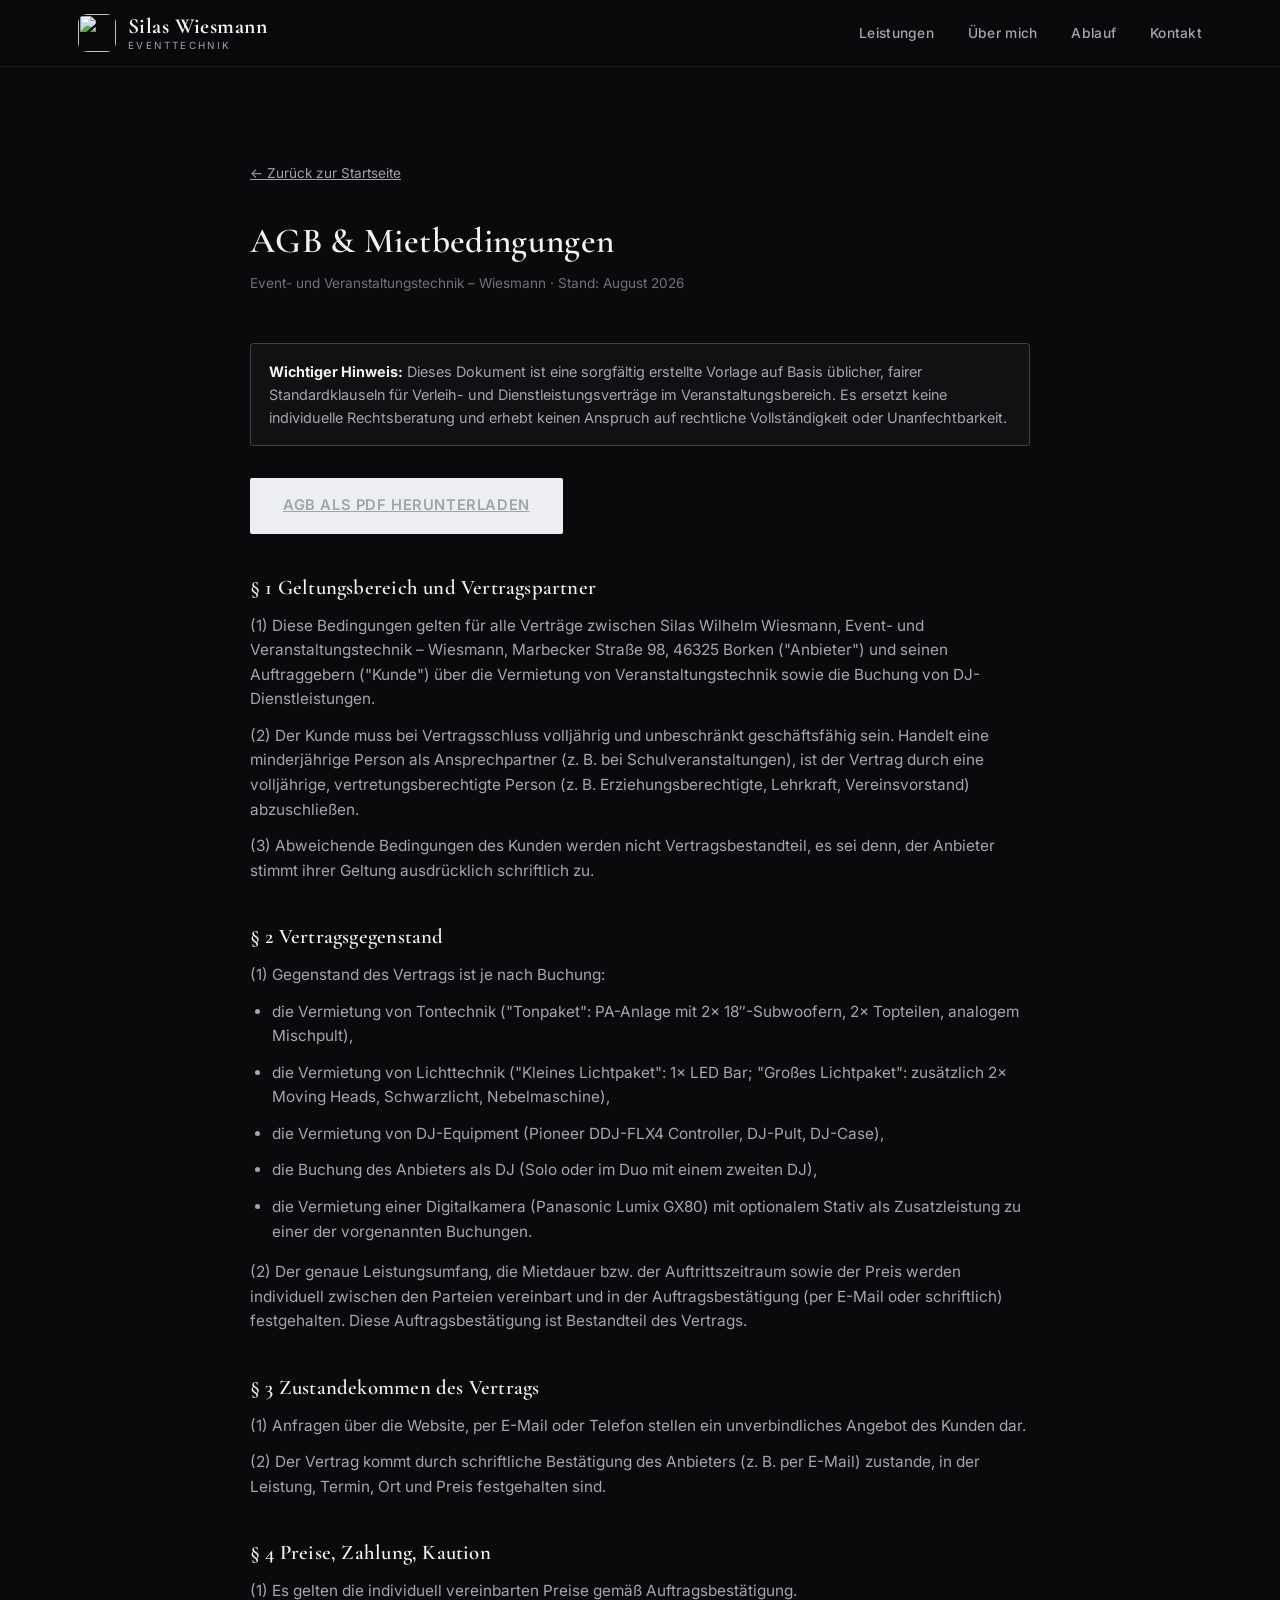
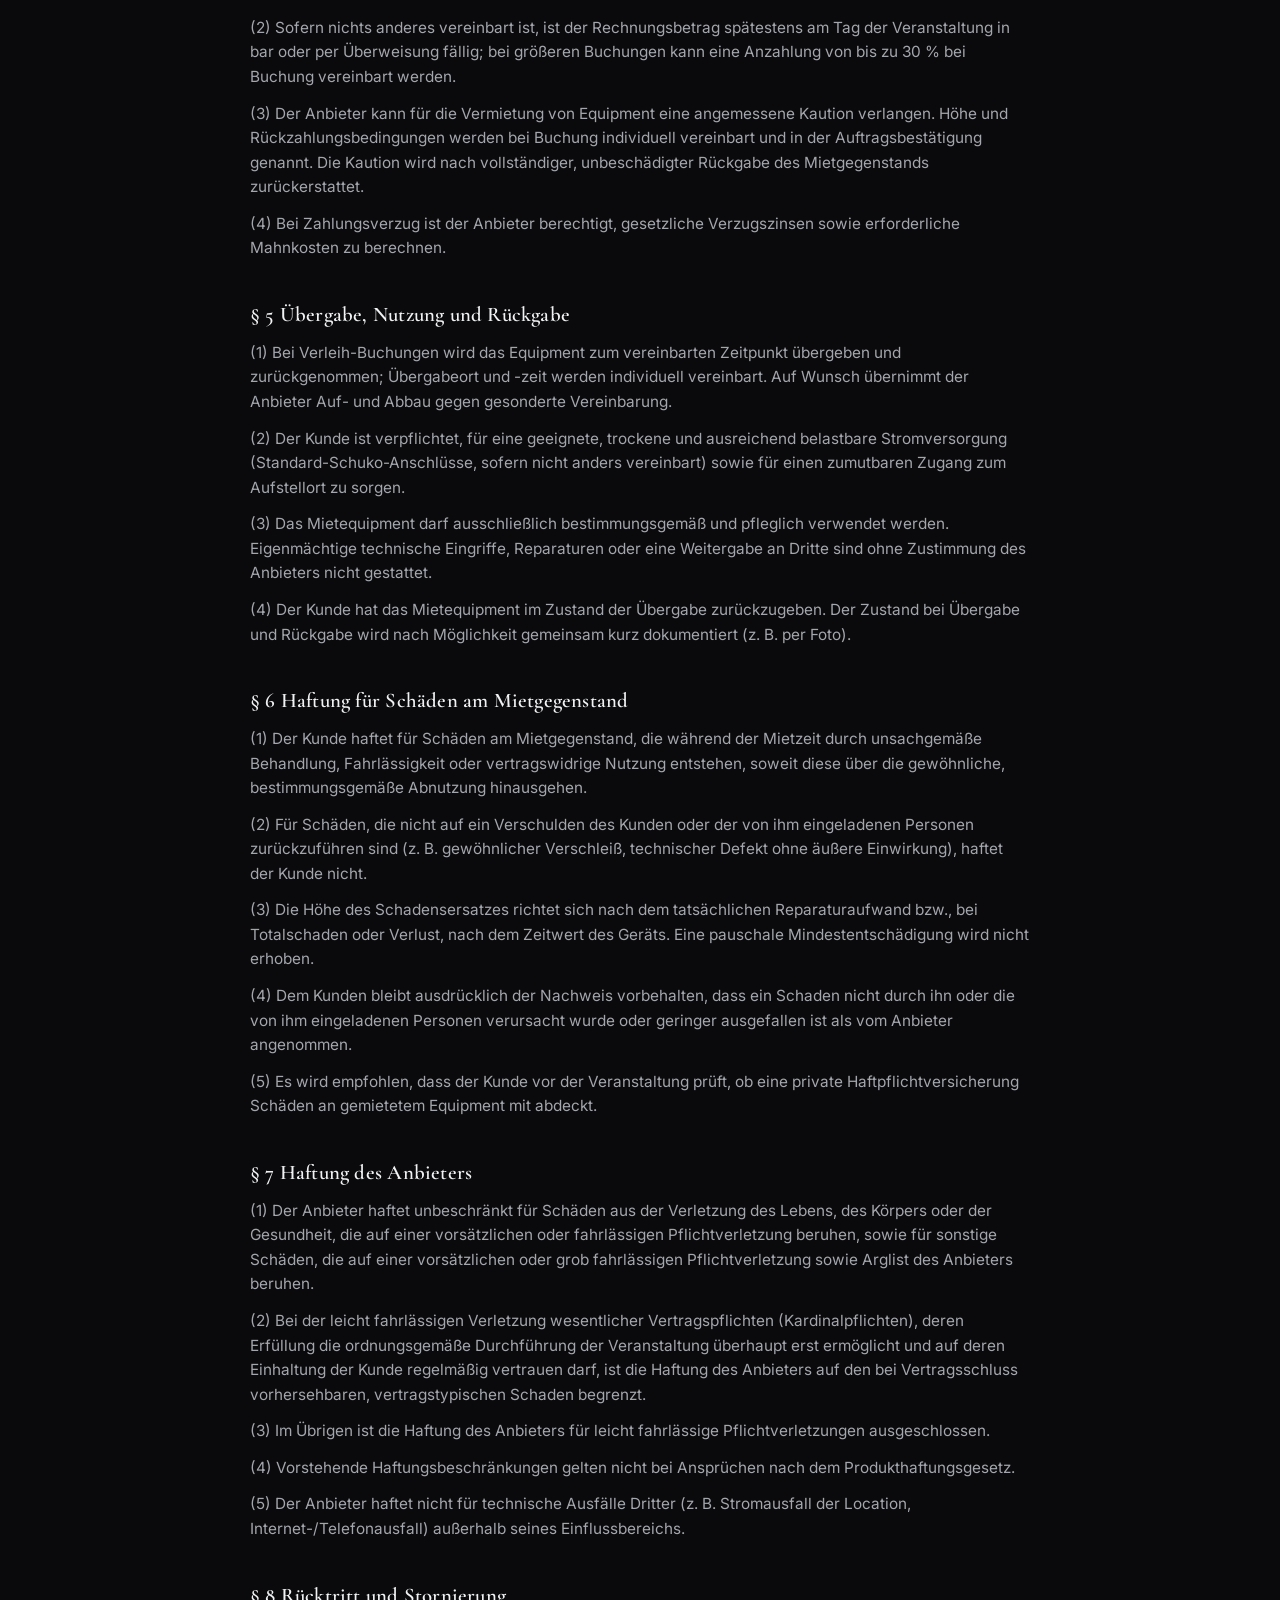
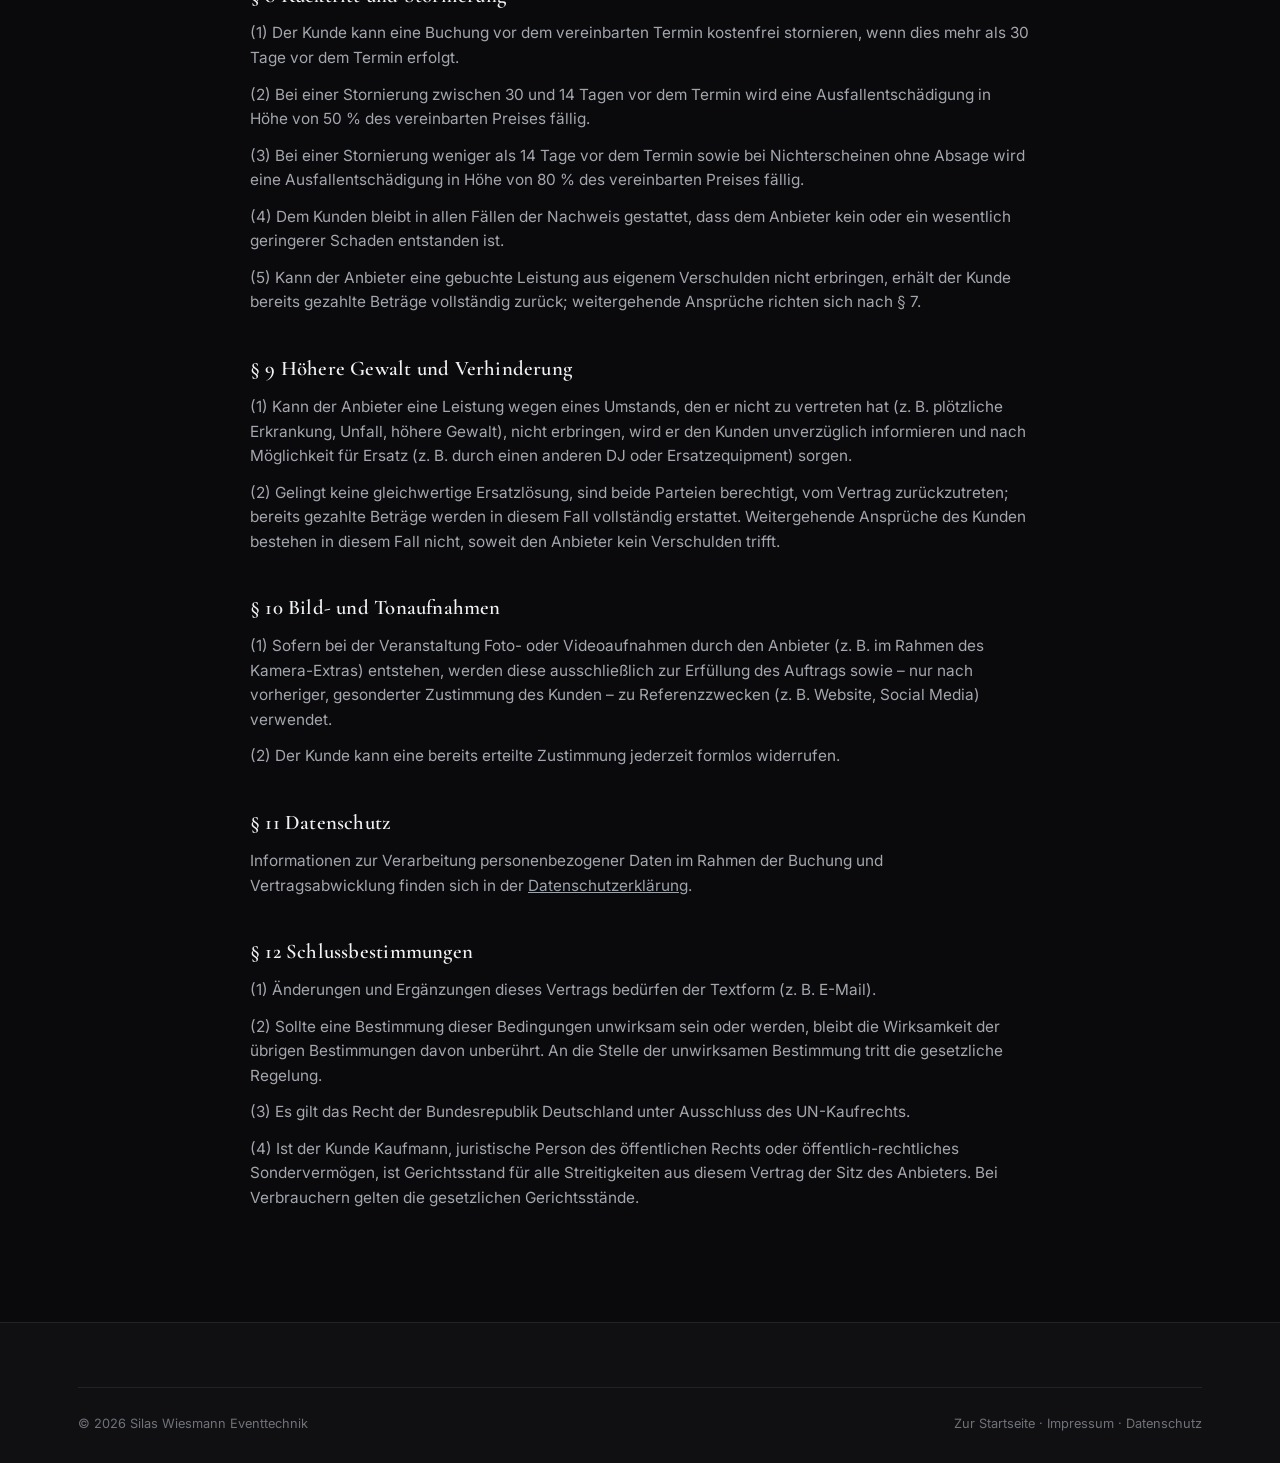
==== commit 03ddd0f7: "Fix brand name (Stairville), better PA image, remove placeholder gallery/testimonials, make AGB more" ====
--- a/agb.html
+++ b/agb.html
@@ -24,8 +24,8 @@
     </a>
     <nav class="nav-links">
       <a href="index.html#leistungen">Leistungen</a>
-      <a href="index.html#galerie">Galerie</a>
       <a href="index.html#ueber-mich">Über mich</a>
+      <a href="index.html#ablauf">Ablauf</a>
       <a href="index.html#kontakt">Kontakt</a>
     </nav>
   </div>
